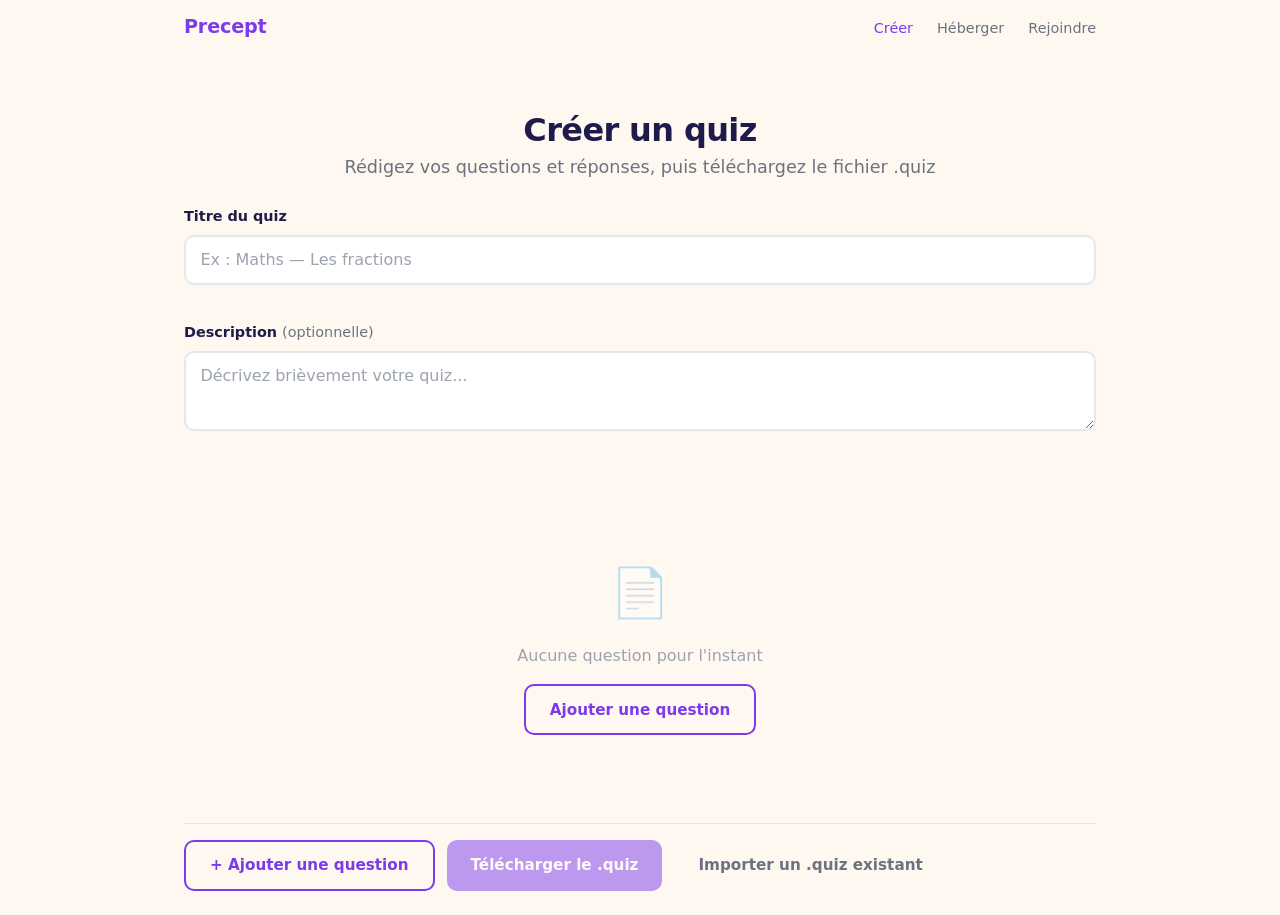
==== create.html @ 22e42c2c "Precept - Quiz P2P initial" ====
<!DOCTYPE html>
<html lang="fr">
<head>
  <meta charset="UTF-8">
  <meta name="viewport" content="width=device-width, initial-scale=1.0">
  <title>Créer un quiz — Precept</title>
  <link rel="stylesheet" href="css/style.css">
  <link rel="icon" href="favicon.svg" type="image/svg+xml">
</head>
<body>
  <nav class="top-nav">
    <a href="index.html" class="brand">Precept</a>
    <ul class="nav-links">
      <li><a href="create.html" style="color:var(--color-primary)">Créer</a></li>
      <li><a href="host.html">Héberger</a></li>
      <li><a href="join.html">Rejoindre</a></li>
    </ul>
  </nav>

  <main class="container">
    <header class="page-header">
      <h1>Créer un quiz</h1>
      <p>Rédigez vos questions et réponses, puis téléchargez le fichier .quiz</p>
    </header>

    <div id="creator-app" class="creator-layout">
      <div class="quiz-meta">
        <div class="form-group">
          <label for="quiz-title">Titre du quiz</label>
          <input type="text" id="quiz-title" class="input" placeholder="Ex : Maths — Les fractions" maxlength="120">
        </div>
        <div class="form-group">
          <label for="quiz-desc">Description <span style="font-weight:400;color:var(--color-text-light)">(optionnelle)</span></label>
          <textarea id="quiz-desc" class="textarea" placeholder="Décrivez brièvement votre quiz..." rows="2" maxlength="300"></textarea>
        </div>
      </div>

      <div id="questions-container">
      </div>

      <div id="empty-questions" class="empty-state">
        <div class="icon">&#128196;</div>
        <p>Aucune question pour l'instant</p>
        <button id="add-first-question" class="btn btn-outline mt-2">Ajouter une question</button>
      </div>

      <div class="creator-actions">
        <button id="add-question-btn" class="btn btn-outline">+ Ajouter une question</button>
        <button id="download-btn" class="btn btn-primary" disabled>Télécharger le .quiz</button>
        <button id="import-btn" class="btn btn-ghost">Importer un .quiz existant</button>
        <input type="file" id="import-file" accept=".quiz,.json" style="display:none">
      </div>
    </div>
  </main>

  <script type="module">
    import { $, $$, el, generateId, show, hide, readFile, readFileAsDataURL, downloadFile } from './js/utils.js';
    import { createEmptyQuiz, createEmptyQuestion, createEmptyAnswer, parseQuizFile, exportQuizFile } from './js/quiz-file.js';

    let quiz = createEmptyQuiz();
    let questionCount = 0;

    const titleInput = $('#quiz-title');
    const descInput = $('#quiz-desc');
    const questionsContainer = $('#questions-container');
    const emptyState = $('#empty-questions');
    const addQuestionBtn = $('#add-question-btn');
    const addFirstBtn = $('#add-first-question');
    const downloadBtn = $('#download-btn');
    const importBtn = $('#import-btn');
    const importFile = $('#import-file');

    function updateUI() {
      const hasQuestions = quiz.questions.length > 0;
      hide(emptyState);
      if (!hasQuestions) { show(emptyState); }
      downloadBtn.disabled = !hasQuestions || !titleInput.value.trim();
    }

    function syncMetaToQuiz() {
      quiz.title = titleInput.value.trim();
      quiz.description = descInput.value.trim();
    }

    titleInput.addEventListener('input', () => { syncMetaToQuiz(); updateUI(); });
    descInput.addEventListener('input', () => syncMetaToQuiz());

    function renderAllQuestions() {
      questionsContainer.innerHTML = '';
      quiz.questions.forEach((q, i) => questionsContainer.appendChild(buildQuestionCard(q, i)));
      updateUI();
    }

    function buildQuestionCard(question, index) {
      const card = el('div', { className: 'card question-card', 'data-qid': question.id });

      const header = el('div', { className: 'question-header' });
      header.appendChild(el('span', { className: 'question-number' }, `Question ${index + 1}`));

      const actions = el('div', { className: 'flex gap-1' });
      const upBtn = el('button', { className: 'btn btn-ghost btn-sm', title: 'Déplacer vers le haut', disabled: index === 0 ? 'true' : null }, '&#8593;');
      const downBtn = el('button', { className: 'btn btn-ghost btn-sm', title: 'Déplacer vers le bas', disabled: index === quiz.questions.length - 1 ? 'true' : null }, '&#8595;');
      const delBtn = el('button', { className: 'btn btn-ghost btn-sm', title: 'Supprimer', style: 'color:var(--color-error)' }, '&#10005;');
      upBtn.addEventListener('click', () => moveQuestion(index, -1));
      downBtn.addEventListener('click', () => moveQuestion(index, 1));
      delBtn.addEventListener('click', () => deleteQuestion(index));
      actions.appendChild(upBtn);
      actions.appendChild(downBtn);
      actions.appendChild(delBtn);
      header.appendChild(actions);
      card.appendChild(header);

      const body = el('div', { className: 'question-body' });

      const textGroup = el('div', { className: 'form-group' });
      textGroup.appendChild(el('label', {}, 'Texte de la question'));
      const textInput = el('textarea', { className: 'textarea' }, question.text);
      textInput.placeholder = 'Écrivez votre question ici...';
      textInput.rows = 2;
      textInput.addEventListener('input', () => {
        question.text = textInput.value;
      });
      textGroup.appendChild(textInput);
      body.appendChild(textGroup);

      const imageSection = el('div', { className: 'image-section' });
      const imgLabel = el('label', {}, 'Image (optionnelle)');
      imgLabel.style.marginBottom = '.25rem';

      const radioGroup = el('div', { className: 'radio-group' });
      const noneRadio = el('label', { className: 'radio-label' });
      noneRadio.appendChild(el('input', { type: 'radio', name: `img-${question.id}`, value: 'none', checked: (!question.imageType || !question.image) ? 'true' : null }));
      noneRadio.appendChild(document.createTextNode('Aucune'));
      const urlRadio = el('label', { className: 'radio-label' });
      urlRadio.appendChild(el('input', { type: 'radio', name: `img-${question.id}`, value: 'url', checked: question.imageType === 'url' ? 'true' : null }));
      urlRadio.appendChild(document.createTextNode('URL'));
      const fileRadio = el('label', { className: 'radio-label' });
      fileRadio.appendChild(el('input', { type: 'radio', name: `img-${question.id}`, value: 'file', checked: question.imageType === 'base64' ? 'true' : null }));
      fileRadio.appendChild(document.createTextNode('Fichier'));
      radioGroup.appendChild(noneRadio);
      radioGroup.appendChild(urlRadio);
      radioGroup.appendChild(fileRadio);

      const imgInputArea = el('div', { className: 'mt-1' });
      const urlInput = el('input', { type: 'text', className: 'input', placeholder: 'https://...' });
      const fileInput = el('input', { type: 'file', className: 'input', accept: 'image/*' });
      fileInput.style.padding = '.4rem';

      const previewDiv = el('div', { className: 'image-preview hidden' });
      const previewImg = el('img', {});
      previewDiv.appendChild(previewImg);
      const removeImgBtn = el('button', { className: 'btn btn-ghost btn-sm mt-1' }, 'Retirer l\'image');
      previewDiv.appendChild(removeImgBtn);

      function showImageControls() {
        const selected = radioGroup.querySelector('input:checked')?.value || 'none';
        imgInputArea.innerHTML = '';
        if (selected === 'url') {
          urlInput.value = question.imageType === 'url' ? (question.image || '') : '';
          imgInputArea.appendChild(urlInput);
        } else if (selected === 'file') {
          imgInputArea.appendChild(fileInput);
        }
        if (question.image && question.imageType === 'base64') {
          show(previewDiv);
          previewImg.src = question.image;
        } else if (question.image && question.imageType === 'url') {
          show(previewDiv);
          previewImg.src = question.image;
        } else {
          hide(previewDiv);
        }
      }

      radioGroup.querySelectorAll('input').forEach(r => {
        r.addEventListener('change', () => {
          question.image = null;
          question.imageType = null;
          showImageControls();
        });
      });

      urlInput.addEventListener('input', () => {
        const val = urlInput.value.trim();
        if (val) {
          question.image = val;
          question.imageType = 'url';
          previewImg.src = val;
          show(previewDiv);
        } else {
          question.image = null;
          question.imageType = null;
          hide(previewDiv);
        }
      });

      fileInput.addEventListener('change', async () => {
        const file = fileInput.files?.[0];
        if (file) {
          try {
            const dataUrl = await readFileAsDataURL(file);
            question.image = dataUrl;
            question.imageType = 'base64';
            previewImg.src = dataUrl;
            show(previewDiv);
          } catch (e) {
            alert('Erreur lors de la lecture du fichier image.');
          }
        }
      });

      removeImgBtn.addEventListener('click', () => {
        question.image = null;
        question.imageType = null;
        hide(previewDiv);
        urlInput.value = '';
        fileInput.value = '';
        noneRadio.querySelector('input').checked = true;
        showImageControls();
      });

      imageSection.appendChild(imgLabel);
      imageSection.appendChild(radioGroup);
      imageSection.appendChild(imgInputArea);
      imageSection.appendChild(previewDiv);
      body.appendChild(imageSection);

      const answersSection = el('div', { className: 'answer-bank' });
      const ansHeader = el('div', { className: 'answer-bank-header' });
      ansHeader.appendChild(el('h4', {}, 'Banque de réponses'));
      const addAnsBtn = el('button', { className: 'btn btn-ghost btn-sm' }, '+ Ajouter une réponse');
      ansHeader.appendChild(addAnsBtn);
      answersSection.appendChild(ansHeader);

      const answersList = el('div', { className: 'answers-list' });

      function renderAnswers() {
        answersList.innerHTML = '';
        question.answers.forEach((a, ai) => {
          const row = el('div', { className: 'answer-row' });
          const textInp = el('input', { type: 'text', className: 'input answer-text', value: a.text, placeholder: `Réponse ${ai + 1}` });
          textInp.addEventListener('input', () => { a.text = textInp.value; });
          row.appendChild(textInp);

          const correctLabel = el('label', { className: 'answer-correct' });
          const cb = el('input', { type: 'checkbox' });
          cb.checked = a.correct;
          cb.addEventListener('change', () => { a.correct = cb.checked; });
          correctLabel.appendChild(cb);
          correctLabel.appendChild(document.createTextNode('Correct'));
          row.appendChild(correctLabel);

          const deleteAnsBtn = el('button', { className: 'btn btn-ghost btn-icon btn-sm', title: 'Supprimer cette réponse' });
          deleteAnsBtn.innerHTML = '&#10005;';
          deleteAnsBtn.style.fontSize = '.75rem';
          deleteAnsBtn.addEventListener('click', () => {
            if (question.answers.length <= 2) {
              alert('Il faut au moins 2 réponses par question.');
              return;
            }
            question.answers.splice(ai, 1);
            if (question.answersToShow > question.answers.length) {
              question.answersToShow = question.answers.length;
              showCountInput.value = question.answersToShow;
            }
            renderAnswers();
            updateShowCount();
          });
          row.appendChild(deleteAnsBtn);

          answersList.appendChild(row);
        });
        updateShowCount();
      }

      addAnsBtn.addEventListener('click', () => {
        question.answers.push(createEmptyAnswer());
        question.answersToShow = Math.min(question.answersToShow + 1, question.answers.length);
        renderAnswers();
      });

      answersSection.appendChild(answersList);

      const showCountRow = el('div', { className: 'form-group mt-2' });
      showCountRow.appendChild(el('label', { htmlFor: `show-count-${question.id}` }, 'Nombre de réponses à afficher pendant le quiz'));
      const showCountInput = el('input', { type: 'number', id: `show-count-${question.id}`, className: 'input', min: '2', value: String(question.answersToShow) });
      showCountInput.style.width = '120px';
      showCountInput.addEventListener('input', () => {
        const val = parseInt(showCountInput.value, 10);
        const valid = question.answers.filter(a => a.text && a.text.trim());
        const max = valid.length || question.answers.length;
        if (!isNaN(val) && val >= 2 && val <= max) {
          question.answersToShow = val;
        }
      });

      function updateShowCount() {
        const valid = question.answers.filter(a => a.text && a.text.trim());
        const max = Math.max(2, valid.length || question.answers.length);
        showCountInput.max = String(max);
        if (question.answersToShow > max) {
          question.answersToShow = max;
        }
        if (question.answersToShow < 2) {
          question.answersToShow = 2;
        }
        showCountInput.value = String(question.answersToShow);
        showCountInput.min = '2';
        showCountInput.max = String(max);
      }

      showCountRow.appendChild(el('span', { className: 'hint' }, `Parmi les ${question.answers.length} réponses de la banque, le site en choisira aléatoirement le nombre indiqué pour chaque participant.`));
      answersSection.appendChild(showCountRow);

      body.appendChild(answersSection);
      card.appendChild(body);

      setTimeout(() => showImageControls(), 0);
      setTimeout(() => renderAnswers(), 0);

      return card;
    }

    function moveQuestion(index, direction) {
      const newIndex = index + direction;
      if (newIndex < 0 || newIndex >= quiz.questions.length) return;
      const [moved] = quiz.questions.splice(index, 1);
      quiz.questions.splice(newIndex, 0, moved);
      renderAllQuestions();
    }

    function deleteQuestion(index) {
      if (!confirm('Supprimer cette question ?')) return;
      quiz.questions.splice(index, 1);
      renderAllQuestions();
    }

    function addQuestion() {
      const q = createEmptyQuestion();
      quiz.questions.push(q);
      questionCount = quiz.questions.length;
      renderAllQuestions();
      const lastCard = $(`.question-card[data-qid="${q.id}"]`);
      if (lastCard) {
        lastCard.classList.add('animate-in');
        lastCard.scrollIntoView({ behavior: 'smooth', block: 'center' });
      }
    }

    addQuestionBtn.addEventListener('click', addQuestion);
    addFirstBtn.addEventListener('click', addQuestion);

    downloadBtn.addEventListener('click', () => {
      syncMetaToQuiz();
      try {
        const content = exportQuizFile(quiz);
        const filename = (quiz.title || 'quiz').replace(/[^a-zA-Z0-9\u00C0-\u017F ]/g, '').trim().replace(/\s+/g, '-').toLowerCase() || 'quiz';
        downloadFile(`${filename}.quiz`, content);
      } catch (e) {
        alert('Erreur : ' + e.message);
      }
    });

    importBtn.addEventListener('click', () => importFile.click());

    importFile.addEventListener('change', async () => {
      const file = importFile.files?.[0];
      if (!file) return;
      try {
        const content = await readFile(file);
        const parsed = parseQuizFile(content);
        quiz = parsed;
        titleInput.value = quiz.title || '';
        descInput.value = quiz.description || '';
        questionCount = quiz.questions.length;
        renderAllQuestions();
      } catch (e) {
        alert('Erreur lors de l\'import : ' + e.message);
      }
      importFile.value = '';
    });

    updateUI();
  </script>
</body>
</html>
---- css/style.css ----
/* ========== VARIABLES ========== */
:root {
  --color-bg: #FFF8F0;
  --color-surface: #FFFFFF;
  --color-primary: #7C3AED;
  --color-primary-hover: #6D28D9;
  --color-primary-light: #EDE9FE;
  --color-success: #10B981;
  --color-success-light: #D1FAE5;
  --color-success-dark: #059669;
  --color-error: #EF4444;
  --color-error-light: #FEE2E2;
  --color-warning: #F59E0B;
  --color-warning-light: #FEF3C7;
  --color-text: #1E1B4B;
  --color-text-light: #6B7280;
  --color-text-lighter: #9CA3AF;
  --color-border: #E5E7EB;
  --color-border-focus: #7C3AED;
  --radius: 16px;
  --radius-sm: 10px;
  --radius-xs: 6px;
  --shadow-sm: 0 1px 3px rgba(0,0,0,0.06), 0 1px 2px rgba(0,0,0,0.04);
  --shadow: 0 4px 24px rgba(0,0,0,0.07);
  --shadow-lg: 0 12px 48px rgba(0,0,0,0.10);
  --transition: 200ms ease;
  --font: system-ui, -apple-system, BlinkMacSystemFont, "Segoe UI", Roboto, "Helvetica Neue", Arial, sans-serif;
  --max-width: 960px;
}

/* ========== RESET ========== */
*,*::before,*::after{box-sizing:border-box;margin:0;padding:0}
html{font-size:16px;-webkit-text-size-adjust:100%}
body{
  font-family:var(--font);
  background:var(--color-bg);
  color:var(--color-text);
  line-height:1.6;
  min-height:100vh;
  -webkit-font-smoothing:antialiased;
}
img{max-width:100%;display:block}
button{cursor:pointer;font:inherit}
input,textarea,select{font:inherit}

/* ========== TYPOGRAPHY ========== */
h1{font-size:2rem;font-weight:800;letter-spacing:-0.02em;line-height:1.2}
h2{font-size:1.5rem;font-weight:700;letter-spacing:-0.01em}
h3{font-size:1.15rem;font-weight:600}
p{color:var(--color-text-light)}

/* ========== LAYOUT ========== */
.container{max-width:var(--max-width);margin:0 auto;padding:1.5rem}
.page-header{text-align:center;padding:2rem 0 1.5rem}
.page-header h1{margin-bottom:.25rem}
.page-header p{font-size:1.1rem}
.page-header .logo{font-size:1rem;font-weight:700;color:var(--color-primary);text-transform:uppercase;letter-spacing:.08em;margin-bottom:.75rem;display:inline-block;text-decoration:none}

/* Nav */
.top-nav{display:flex;justify-content:space-between;align-items:center;padding:.75rem 1.5rem;max-width:var(--max-width);margin:0 auto}
.top-nav .brand{font-weight:800;font-size:1.2rem;color:var(--color-primary);text-decoration:none;letter-spacing:-0.01em}
.top-nav .brand:hover{opacity:.8}
.nav-links{display:flex;gap:1.5rem;list-style:none}
.nav-links a{color:var(--color-text-light);text-decoration:none;font-weight:500;font-size:.9rem;transition:color var(--transition)}
.nav-links a:hover{color:var(--color-primary)}

/* ========== BUTTONS ========== */
.btn{
  display:inline-flex;align-items:center;justify-content:center;gap:.5rem;
  padding:.7rem 1.5rem;border:none;border-radius:var(--radius-sm);
  font-weight:600;font-size:.95rem;text-decoration:none;
  transition:all var(--transition);white-space:nowrap;
  position:relative;overflow:hidden;
}
.btn:active{transform:scale(.97)}
.btn:disabled{opacity:.5;pointer-events:none}
.btn-primary{background:var(--color-primary);color:#fff}
.btn-primary:hover{background:var(--color-primary-hover);transform:translateY(-1px);box-shadow:0 4px 16px rgba(124,58,237,.3)}
.btn-success{background:var(--color-success);color:#fff}
.btn-success:hover{background:var(--color-success-dark);transform:translateY(-1px);box-shadow:0 4px 16px rgba(16,185,129,.3)}
.btn-danger{background:var(--color-error);color:#fff}
.btn-danger:hover{opacity:.9}
.btn-outline{background:transparent;color:var(--color-primary);border:2px solid var(--color-primary)}
.btn-outline:hover{background:var(--color-primary-light)}
.btn-ghost{background:transparent;color:var(--color-text-light)}
.btn-ghost:hover{background:var(--color-border)}
.btn-lg{padding:.9rem 2rem;font-size:1.1rem;border-radius:var(--radius)}
.btn-sm{padding:.45rem 1rem;font-size:.85rem}
.btn-icon{padding:.5rem;border-radius:50%}

/* ========== CARDS ========== */
.card{
  background:var(--color-surface);border-radius:var(--radius);
  padding:1.5rem;box-shadow:var(--shadow-sm);
  border:1px solid var(--color-border);
  transition:box-shadow var(--transition),transform var(--transition);
}
.card:hover{box-shadow:var(--shadow)}
.card-clickable{cursor:pointer}
.card-clickable:hover{transform:translateY(-2px);box-shadow:var(--shadow-lg)}
.card-accent{border-left:4px solid var(--color-primary)}
.card-success{border-left:4px solid var(--color-success)}
.card-error{border-left:4px solid var(--color-error)}

/* ========== FORM ELEMENTS ========== */
.form-group{margin-bottom:1.25rem}
.form-group label{display:block;font-weight:600;font-size:.9rem;margin-bottom:.4rem;color:var(--color-text)}
.form-group .hint{font-size:.8rem;color:var(--color-text-lighter);margin-top:.25rem}

.input,.textarea,.select{
  width:100%;padding:.65rem .9rem;border:2px solid var(--color-border);
  border-radius:var(--radius-sm);background:var(--color-surface);
  color:var(--color-text);transition:border-color var(--transition),box-shadow var(--transition);
  outline:none;
}
.input:focus,.textarea:focus,.select:focus{
  border-color:var(--color-border-focus);
  box-shadow:0 0 0 4px var(--color-primary-light);
}
.input::placeholder,.textarea::placeholder{color:var(--color-text-lighter)}
.textarea{min-height:80px;resize:vertical}

.checkbox-label{display:flex;align-items:center;gap:.5rem;cursor:pointer;font-weight:500}
.checkbox-label input[type="checkbox"]{width:1.1rem;height:1.1rem;accent-color:var(--color-primary);cursor:pointer}

.radio-group{display:flex;gap:1rem;flex-wrap:wrap}
.radio-label{display:flex;align-items:center;gap:.35rem;cursor:pointer;font-size:.9rem;font-weight:500}
.radio-label input[type="radio"]{accent-color:var(--color-primary);cursor:pointer}

/* ========== HOME PAGE ========== */
.home-grid{
  display:grid;grid-template-columns:repeat(auto-fit,minmax(260px,1fr));
  gap:1.5rem;margin-top:2rem;
}
.home-card{
  display:flex;flex-direction:column;align-items:center;text-align:center;
  padding:2.5rem 1.5rem;gap:1rem;
}
.home-card .icon{font-size:3rem;line-height:1}
.home-card h2{font-size:1.3rem}
.home-card p{font-size:.9rem;color:var(--color-text-light);line-height:1.5}

/* ========== QUIZ CREATOR ========== */
.creator-layout{display:flex;flex-direction:column;gap:1.5rem}
.quiz-meta{display:flex;flex-direction:column;gap:1rem}
.question-card{padding:1.5rem}
.question-card .question-header{display:flex;justify-content:space-between;align-items:center;margin-bottom:1rem}
.question-card .question-number{font-weight:700;color:var(--color-primary);font-size:.85rem}
.question-card .question-body{display:flex;flex-direction:column;gap:1rem}

.answer-bank{margin-top:.5rem}
.answer-bank-header{display:flex;justify-content:space-between;align-items:center;margin-bottom:.75rem}
.answer-bank-header h4{font-size:.9rem;color:var(--color-text-light)}
.answer-row{display:flex;align-items:center;gap:.5rem;margin-bottom:.5rem}
.answer-row .answer-text{flex:1}
.answer-row .answer-correct{display:flex;align-items:center;gap:.25rem;white-space:nowrap;font-size:.85rem;cursor:pointer;user-select:none}
.answer-row .answer-correct input{cursor:pointer}
.answer-row .btn-icon{flex-shrink:0}

.image-section{margin-top:.25rem}
.image-section .radio-group{margin-bottom:.75rem}
.image-preview{margin-top:.75rem;border-radius:var(--radius-sm);overflow:hidden;max-width:400px}
.image-preview img{width:100%}

.creator-actions{display:flex;gap:.75rem;flex-wrap:wrap;margin-top:1rem;padding-top:1rem;border-top:1px solid var(--color-border)}

.upload-zone{
  border:2px dashed var(--color-border);
  border-radius:var(--radius);padding:2rem;
  text-align:center;cursor:pointer;
  transition:all var(--transition);
}
.upload-zone:hover,.upload-zone.dragover{border-color:var(--color-primary);background:var(--color-primary-light)}

/* ========== HOST ========== */
.host-flow{display:flex;flex-direction:column;gap:2rem}

.quiz-info{display:flex;align-items:center;gap:1rem;padding:1rem;background:var(--color-primary-light);border-radius:var(--radius-sm)}
.quiz-info .quiz-icon{font-size:2rem}
.quiz-info h3{margin-bottom:.15rem}

.config-grid{display:grid;grid-template-columns:repeat(auto-fit,minmax(200px,1fr));gap:1.25rem}

.room-code-display{
  text-align:center;padding:2rem;
  background:var(--color-primary-light);border-radius:var(--radius);
  margin-bottom:1rem;
}
.room-code-display .code{
  font-size:2.5rem;font-weight:800;letter-spacing:.1em;
  color:var(--color-primary);user-select:all;word-break:break-all;
}
.room-code-display .label{font-size:.85rem;color:var(--color-text-light);margin-bottom:.5rem}

.player-list{display:flex;flex-direction:column;gap:.5rem;margin-top:1rem}
.player-item{
  display:flex;align-items:center;gap:.75rem;padding:.6rem 1rem;
  background:var(--color-surface);border-radius:var(--radius-sm);
  border:1px solid var(--color-border);
}
.player-item .avatar{
  width:32px;height:32px;border-radius:50%;
  background:var(--color-primary-light);color:var(--color-primary);
  display:flex;align-items:center;justify-content:center;
  font-weight:700;font-size:.85rem;flex-shrink:0;
}
.player-item .name{font-weight:600}
.player-count{
  font-size:.9rem;color:var(--color-text-light);margin-top:.5rem;
}

.host-game-view{display:flex;flex-direction:column;gap:1.5rem}
.question-display{text-align:center;padding:1.5rem}
.question-display .q-number{font-size:.85rem;color:var(--color-primary);font-weight:700;margin-bottom:.5rem}
.question-display .q-text{font-size:1.25rem;font-weight:600;line-height:1.5}
.question-display .q-image{margin-top:1rem;border-radius:var(--radius-sm);overflow:hidden;max-width:500px;margin-inline:auto}

.answer-stats{display:grid;grid-template-columns:repeat(auto-fit,minmax(150px,1fr));gap:.75rem;margin-top:1rem}
.answer-stat{
  padding:.75rem;border-radius:var(--radius-sm);text-align:center;
  border:2px solid var(--color-border);transition:all var(--transition);
}
.answer-stat.correct{border-color:var(--color-success);background:var(--color-success-light)}
.answer-stat .stat-bar{height:6px;background:var(--color-border);border-radius:3px;margin-top:.5rem;overflow:hidden}
.answer-stat .stat-fill{height:100%;background:var(--color-primary);border-radius:3px;transition:width 500ms ease}

/* ========== JOIN / PLAY ========== */
.join-form{max-width:440px;margin:0 auto}
.join-form .card{padding:2rem}
.join-form h2{margin-bottom:.25rem}
.join-form p{margin-bottom:1.5rem;font-size:.9rem}

.waiting-view{text-align:center;padding:3rem 1.5rem}
.waiting-view .spinner{
  width:48px;height:48px;border:4px solid var(--color-border);
  border-top-color:var(--color-primary);border-radius:50%;
  animation:spin .8s linear infinite;
  margin:0 auto 1.5rem;
}

.play-view{display:flex;flex-direction:column;gap:1.5rem;max-width:600px;margin:0 auto;width:100%}

.timer-bar-container{height:8px;background:var(--color-border);border-radius:4px;overflow:hidden}
.timer-bar{height:100%;border-radius:4px;transition:width 1s linear,background-color .5s ease}
.timer-bar.safe{background:var(--color-success)}
.timer-bar.warning{background:var(--color-warning)}
.timer-bar.danger{background:var(--color-error)}
.timer-text{text-align:center;font-weight:700;font-size:1.1rem;margin-top:.35rem}
.timer-text.urgent{color:var(--color-error);animation:pulse .5s ease infinite}

.answers-grid{display:grid;grid-template-columns:1fr;gap:.6rem}
.answer-btn{
  padding:.85rem 1rem;border:2px solid var(--color-border);
  border-radius:var(--radius-sm);background:var(--color-surface);
  text-align:left;font-weight:500;transition:all var(--transition);
  cursor:pointer;font-size:.95rem;
}
.answer-btn:hover:not(:disabled){border-color:var(--color-primary);background:var(--color-primary-light)}
.answer-btn:disabled{cursor:default}
.answer-btn.selected{border-color:var(--color-primary);background:var(--color-primary-light)}
.answer-btn.correct{border-color:var(--color-success);background:var(--color-success-light)}
.answer-btn.incorrect{border-color:var(--color-error);background:var(--color-error-light)}
.answer-btn.revealed-correct{border-color:var(--color-success);background:var(--color-success-light)}

.feedback-banner{
  text-align:center;padding:1rem;border-radius:var(--radius-sm);
  font-weight:700;font-size:1.1rem;
}
.feedback-banner.correct{background:var(--color-success-light);color:var(--color-success-dark)}
.feedback-banner.incorrect{background:var(--color-error-light);color:var(--color-error)}

/* ========== SCOREBOARD ========== */
.scoreboard{padding:1rem}
.scoreboard h2{text-align:center;margin-bottom:1rem}
.scoreboard table{width:100%;border-collapse:collapse}
.scoreboard th,.scoreboard td{padding:.7rem .9rem;text-align:left;border-bottom:1px solid var(--color-border)}
.scoreboard th{font-size:.8rem;text-transform:uppercase;letter-spacing:.05em;color:var(--color-text-light);font-weight:600}
.scoreboard .rank{font-weight:800;font-size:1.1rem}
.scoreboard .rank-1{color:#F59E0B}
.scoreboard .rank-2{color:#9CA3AF}
.scoreboard .rank-3{color:#CD853F}
.scoreboard tr:hover td{background:var(--color-primary-light)}

.podium{display:flex;justify-content:center;align-items:flex-end;gap:.75rem;margin:1.5rem 0;min-height:180px}
.podium-item{text-align:center;display:flex;flex-direction:column;align-items:center;gap:.5rem}
.podium-bar{border-radius:var(--radius-sm) var(--radius-sm) 0 0;width:80px;transition:height .5s ease}
.podium-item:nth-child(1) .podium-bar{height:120px;background:linear-gradient(180deg,#F59E0B,#D97706)}
.podium-item:nth-child(2) .podium-bar{height:90px;background:linear-gradient(180deg,#9CA3AF,#6B7280);order:1}
.podium-item:nth-child(3) .podium-bar{height:60px;background:linear-gradient(180deg,#CD853F,#A0522D);order:1}
.podium-item .podium-name{font-weight:700;font-size:.9rem}
.podium-item .podium-score{font-weight:800;color:var(--color-primary)}
.podium-item .podium-rank{font-size:1.5rem}

/* ========== MODAL ========== */
.modal-overlay{
  position:fixed;inset:0;background:rgba(0,0,0,.4);
  display:flex;align-items:center;justify-content:center;
  z-index:100;animation:fadeIn .2s ease;
  padding:1rem;
}
.modal{
  background:var(--color-surface);border-radius:var(--radius);
  padding:2rem;max-width:480px;width:100%;
  box-shadow:var(--shadow-lg);animation:slideUp .25s ease;
}
.modal h3{margin-bottom:.75rem}
.modal p{margin-bottom:1.25rem;font-size:.9rem}

/* ========== UTILITIES ========== */
.text-center{text-align:center}
.text-primary{color:var(--color-primary)}
.text-success{color:var(--color-success)}
.text-error{color:var(--color-error)}
.mt-1{margin-top:.5rem}
.mt-2{margin-top:1rem}
.mt-3{margin-top:1.5rem}
.mb-1{margin-bottom:.5rem}
.mb-2{margin-bottom:1rem}
.gap-1{gap:.5rem}
.gap-2{gap:1rem}
.flex{display:flex}
.flex-col{flex-direction:column}
.items-center{align-items:center}
.justify-center{justify-content:center}
.justify-between{justify-content:space-between}
.flex-wrap{flex-wrap:wrap}
.hidden{display:none!important}

.empty-state{text-align:center;padding:3rem 1.5rem;color:var(--color-text-lighter)}
.empty-state .icon{font-size:3rem;margin-bottom:.75rem;opacity:.5}
.empty-state p{color:var(--color-text-lighter)}

/* ========== ANIMATIONS ========== */
@keyframes spin{to{transform:rotate(360deg)}}
@keyframes fadeIn{from{opacity:0}to{opacity:1}}
@keyframes slideUp{from{opacity:0;transform:translateY(20px)}to{opacity:1;transform:translateY(0)}}
@keyframes pulse{0%,100%{opacity:1}50%{opacity:.5}}
@keyframes bounceIn{0%{transform:scale(.3);opacity:0}50%{transform:scale(1.05)}70%{transform:scale(.9)}100%{transform:scale(1);opacity:1}}
@keyframes slideIn{from{opacity:0;transform:translateX(-10px)}to{opacity:1;transform:translateX(0)}}

.animate-in{animation:slideUp .3s ease}

/* ========== RESPONSIVE ========== */
@media(max-width:640px){
  .container{padding:1rem}
  h1{font-size:1.6rem}
  .home-grid{grid-template-columns:1fr}
  .config-grid{grid-template-columns:1fr}
  .room-code-display .code{font-size:1.8rem}
  .podium-bar{width:60px}
  .podium-item:nth-child(1) .podium-bar{height:90px}
  .podium-item:nth-child(2) .podium-bar{height:70px}
  .podium-item:nth-child(3) .podium-bar{height:50px}
  .question-display .q-text{font-size:1.1rem}
  .top-nav{padding:.5rem 1rem}
  .nav-links{gap:.75rem}
}
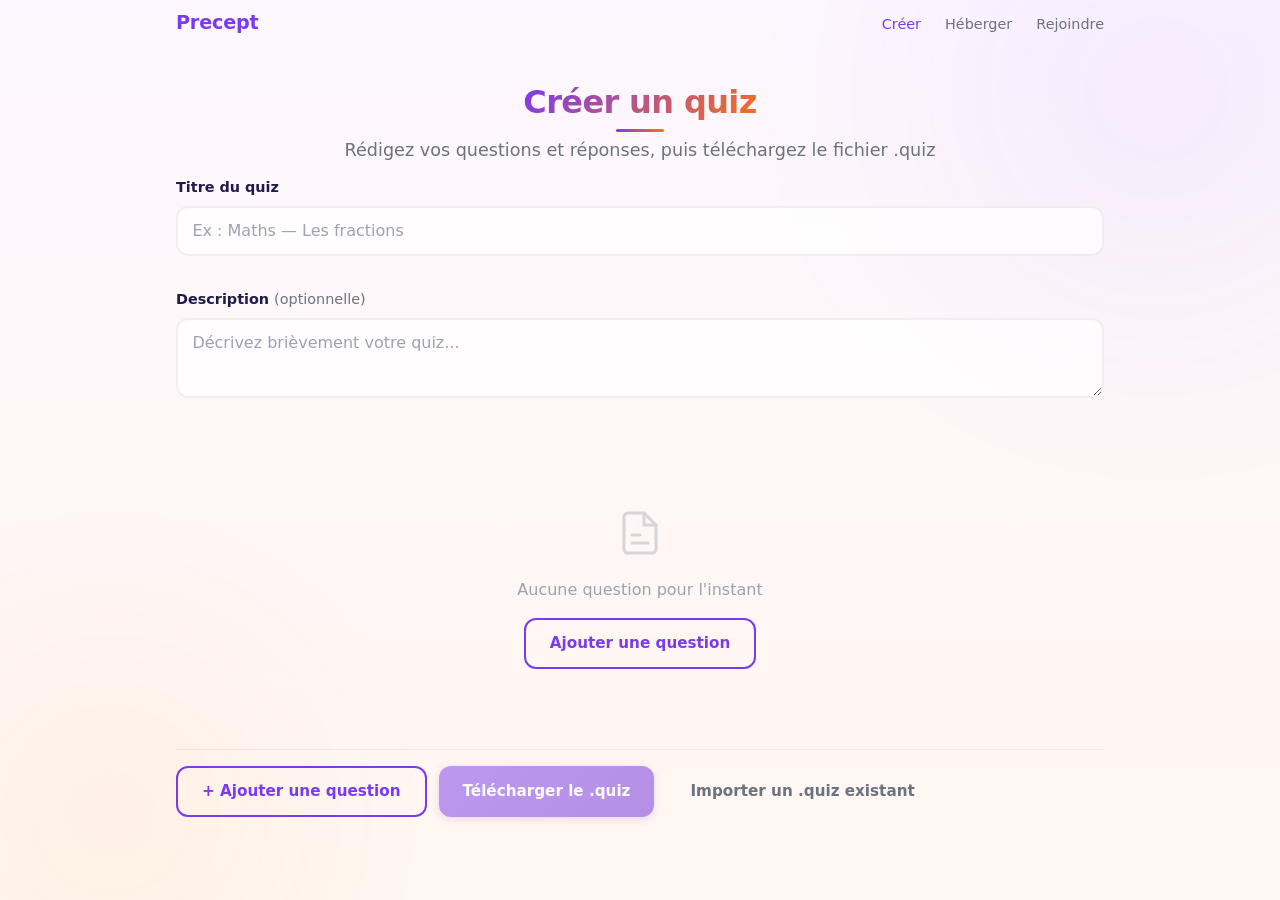
==== commit 13b273e1: "Suppression emojis → SVG inline + motif points, drift, etapes, podium raye" ====
--- a/create.html
+++ b/create.html
@@ -39,7 +39,7 @@
       </div>
 
       <div id="empty-questions" class="empty-state">
-        <div class="icon">&#128196;</div>
+        <div class="icon"><svg viewBox="0 0 24 24" fill="none" stroke="currentColor" stroke-width="1.5" stroke-linecap="round"><path d="M14 2H6a2 2 0 0 0-2 2v16a2 2 0 0 0 2 2h12a2 2 0 0 0 2-2V8Z"/><path d="M14 2v6h6M8 13h4M8 17h8"/></svg></div>
         <p>Aucune question pour l'instant</p>
         <button id="add-first-question" class="btn btn-outline mt-2">Ajouter une question</button>
       </div>
@@ -98,9 +98,12 @@
       header.appendChild(el('span', { className: 'question-number' }, `Question ${index + 1}`));
 
       const actions = el('div', { className: 'flex gap-1' });
-      const upBtn = el('button', { className: 'btn btn-ghost btn-sm', title: 'Déplacer vers le haut', disabled: index === 0 ? 'true' : null }, '&#8593;');
-      const downBtn = el('button', { className: 'btn btn-ghost btn-sm', title: 'Déplacer vers le bas', disabled: index === quiz.questions.length - 1 ? 'true' : null }, '&#8595;');
-      const delBtn = el('button', { className: 'btn btn-ghost btn-sm', title: 'Supprimer', style: 'color:var(--color-error)' }, '&#10005;');
+      const upBtn = el('button', { className: 'btn btn-ghost btn-sm', title: 'Déplacer vers le haut', disabled: index === 0 ? 'true' : null });
+      upBtn.innerHTML = '\u2191';
+      const downBtn = el('button', { className: 'btn btn-ghost btn-sm', title: 'Déplacer vers le bas', disabled: index === quiz.questions.length - 1 ? 'true' : null });
+      downBtn.innerHTML = '\u2193';
+      const delBtn = el('button', { className: 'btn btn-ghost btn-sm', title: 'Supprimer', style: 'color:var(--color-error)' });
+      delBtn.innerHTML = '\u2715';
       upBtn.addEventListener('click', () => moveQuestion(index, -1));
       downBtn.addEventListener('click', () => moveQuestion(index, 1));
       delBtn.addEventListener('click', () => deleteQuestion(index));
--- a/css/style.css
+++ b/css/style.css
@@ -1,10 +1,14 @@
 /* ========== VARIABLES ========== */
 :root {
-  --color-bg: #FFF8F0;
-  --color-surface: #FFFFFF;
+  --color-bg: #FDF7FF;
+  --color-bg-end: #FFF7F0;
+  --color-surface: rgba(255,255,255,0.72);
+  --color-surface-solid: #FFFFFF;
   --color-primary: #7C3AED;
   --color-primary-hover: #6D28D9;
+  --color-primary-glow: rgba(124,58,237,0.35);
   --color-primary-light: #EDE9FE;
+  --color-accent: #F97316;
   --color-success: #10B981;
   --color-success-light: #D1FAE5;
   --color-success-dark: #059669;
@@ -15,15 +19,16 @@
   --color-text: #1E1B4B;
   --color-text-light: #6B7280;
   --color-text-lighter: #9CA3AF;
-  --color-border: #E5E7EB;
+  --color-border: rgba(0,0,0,0.06);
   --color-border-focus: #7C3AED;
-  --radius: 16px;
-  --radius-sm: 10px;
-  --radius-xs: 6px;
-  --shadow-sm: 0 1px 3px rgba(0,0,0,0.06), 0 1px 2px rgba(0,0,0,0.04);
-  --shadow: 0 4px 24px rgba(0,0,0,0.07);
-  --shadow-lg: 0 12px 48px rgba(0,0,0,0.10);
-  --transition: 200ms ease;
+  --radius: 18px;
+  --radius-sm: 12px;
+  --radius-xs: 8px;
+  --shadow-xs: 0 1px 2px rgba(124,58,237,0.04);
+  --shadow-sm: 0 1px 3px rgba(124,58,237,0.05), 0 1px 2px rgba(0,0,0,0.03);
+  --shadow: 0 4px 20px rgba(124,58,237,0.06), 0 1px 4px rgba(0,0,0,0.04);
+  --shadow-lg: 0 12px 40px rgba(124,58,237,0.09), 0 4px 12px rgba(0,0,0,0.05);
+  --transition: 250ms ease-out;
   --font: system-ui, -apple-system, BlinkMacSystemFont, "Segoe UI", Roboto, "Helvetica Neue", Arial, sans-serif;
   --max-width: 960px;
 }
@@ -33,15 +38,36 @@
 html{font-size:16px;-webkit-text-size-adjust:100%}
 body{
   font-family:var(--font);
-  background:var(--color-bg);
+  background:linear-gradient(180deg,var(--color-bg) 0%,var(--color-bg-end) 100%);
   color:var(--color-text);
   line-height:1.6;
   min-height:100vh;
   -webkit-font-smoothing:antialiased;
+  text-wrap:pretty;
+  position:relative;
+  overflow-x:hidden;
 }
 img{max-width:100%;display:block}
 button{cursor:pointer;font:inherit}
 input,textarea,select{font:inherit}
+
+/* ========== BACKGROUND DECOR ========== */
+body::before{
+  content:'';position:fixed;top:-15%;right:-8%;
+  width:450px;height:450px;border-radius:50%;
+  background:var(--color-primary);
+  opacity:0.06;filter:blur(130px);
+  pointer-events:none;z-index:0;
+  animation:drift1 18s ease-in-out infinite;
+}
+body::after{
+  content:'';position:fixed;bottom:-10%;left:-5%;
+  width:350px;height:350px;border-radius:50%;
+  background:var(--color-accent);
+  opacity:0.05;filter:blur(110px);
+  pointer-events:none;z-index:0;
+  animation:drift2 22s ease-in-out infinite;
+}
 
 /* ========== TYPOGRAPHY ========== */
 h1{font-size:2rem;font-weight:800;letter-spacing:-0.02em;line-height:1.2}
@@ -50,14 +76,24 @@
 p{color:var(--color-text-light)}
 
 /* ========== LAYOUT ========== */
-.container{max-width:var(--max-width);margin:0 auto;padding:1.5rem}
-.page-header{text-align:center;padding:2rem 0 1.5rem}
-.page-header h1{margin-bottom:.25rem}
+.container{max-width:var(--max-width);margin:0 auto;padding:1rem;position:relative;z-index:1}
+.page-header{text-align:center;padding:1.25rem 0 .75rem}
+.page-header h1{
+  margin-bottom:.25rem;
+  background:linear-gradient(135deg,var(--color-primary),var(--color-accent));
+  -webkit-background-clip:text;-webkit-text-fill-color:transparent;
+  background-clip:text;position:relative;display:inline-block;
+}
+.page-header h1::after{
+  content:'';display:block;width:48px;height:3px;
+  background:linear-gradient(90deg,var(--color-primary),var(--color-accent));
+  border-radius:2px;margin:.5rem auto 0;
+}
 .page-header p{font-size:1.1rem}
 .page-header .logo{font-size:1rem;font-weight:700;color:var(--color-primary);text-transform:uppercase;letter-spacing:.08em;margin-bottom:.75rem;display:inline-block;text-decoration:none}
 
 /* Nav */
-.top-nav{display:flex;justify-content:space-between;align-items:center;padding:.75rem 1.5rem;max-width:var(--max-width);margin:0 auto}
+.top-nav{display:flex;justify-content:space-between;align-items:center;padding:.5rem 1rem;max-width:var(--max-width);margin:0 auto;position:relative;z-index:1}
 .top-nav .brand{font-weight:800;font-size:1.2rem;color:var(--color-primary);text-decoration:none;letter-spacing:-0.01em}
 .top-nav .brand:hover{opacity:.8}
 .nav-links{display:flex;gap:1.5rem;list-style:none}
@@ -72,18 +108,30 @@
   transition:all var(--transition);white-space:nowrap;
   position:relative;overflow:hidden;
 }
-.btn:active{transform:scale(.97)}
+.btn:active:not(:disabled){transform:scale(.96)}
 .btn:disabled{opacity:.5;pointer-events:none}
-.btn-primary{background:var(--color-primary);color:#fff}
-.btn-primary:hover{background:var(--color-primary-hover);transform:translateY(-1px);box-shadow:0 4px 16px rgba(124,58,237,.3)}
-.btn-success{background:var(--color-success);color:#fff}
-.btn-success:hover{background:var(--color-success-dark);transform:translateY(-1px);box-shadow:0 4px 16px rgba(16,185,129,.3)}
+.btn-primary{
+  background:linear-gradient(135deg,var(--color-primary),var(--color-primary-hover));
+  color:#fff;box-shadow:0 2px 8px var(--color-primary-glow);
+}
+.btn-primary:hover:not(:disabled){
+  transform:translateY(-1px);
+  box-shadow:0 6px 20px var(--color-primary-glow);
+}
+.btn-success{
+  background:linear-gradient(135deg,var(--color-success),var(--color-success-dark));
+  color:#fff;box-shadow:0 2px 8px rgba(16,185,129,.3);
+}
+.btn-success:hover:not(:disabled){
+  transform:translateY(-1px);
+  box-shadow:0 6px 20px rgba(16,185,129,.35);
+}
 .btn-danger{background:var(--color-error);color:#fff}
-.btn-danger:hover{opacity:.9}
+.btn-danger:hover:not(:disabled){opacity:.9;transform:translateY(-1px)}
 .btn-outline{background:transparent;color:var(--color-primary);border:2px solid var(--color-primary)}
-.btn-outline:hover{background:var(--color-primary-light)}
-.btn-ghost{background:transparent;color:var(--color-text-light)}
-.btn-ghost:hover{background:var(--color-border)}
+.btn-outline:hover:not(:disabled){background:var(--color-primary-light)}
+.btn-ghost{background:transparent;color:var(--color-text-light);border-radius:var(--radius-xs)}
+.btn-ghost:hover:not(:disabled){background:var(--color-border)}
 .btn-lg{padding:.9rem 2rem;font-size:1.1rem;border-radius:var(--radius)}
 .btn-sm{padding:.45rem 1rem;font-size:.85rem}
 .btn-icon{padding:.5rem;border-radius:50%}
@@ -91,9 +139,17 @@
 /* ========== CARDS ========== */
 .card{
   background:var(--color-surface);border-radius:var(--radius);
-  padding:1.5rem;box-shadow:var(--shadow-sm);
+  padding:1.25rem;box-shadow:var(--shadow-sm);
   border:1px solid var(--color-border);
+  backdrop-filter:blur(12px);-webkit-backdrop-filter:blur(12px);
   transition:box-shadow var(--transition),transform var(--transition);
+  position:relative;overflow:hidden;
+}
+.card::after{
+  content:'';position:absolute;inset:0;
+  background-image:radial-gradient(circle,var(--color-primary) .4px,transparent .4px);
+  background-size:18px 18px;
+  opacity:.025;border-radius:inherit;pointer-events:none;
 }
 .card:hover{box-shadow:var(--shadow)}
 .card-clickable{cursor:pointer}
@@ -103,19 +159,20 @@
 .card-error{border-left:4px solid var(--color-error)}
 
 /* ========== FORM ELEMENTS ========== */
-.form-group{margin-bottom:1.25rem}
+.form-group{margin-bottom:1rem}
 .form-group label{display:block;font-weight:600;font-size:.9rem;margin-bottom:.4rem;color:var(--color-text)}
 .form-group .hint{font-size:.8rem;color:var(--color-text-lighter);margin-top:.25rem}
 
 .input,.textarea,.select{
   width:100%;padding:.65rem .9rem;border:2px solid var(--color-border);
   border-radius:var(--radius-sm);background:var(--color-surface);
-  color:var(--color-text);transition:border-color var(--transition),box-shadow var(--transition);
+  color:var(--color-text);transition:all var(--transition);
   outline:none;
 }
 .input:focus,.textarea:focus,.select:focus{
   border-color:var(--color-border-focus);
   box-shadow:0 0 0 4px var(--color-primary-light);
+  background:var(--color-surface-solid);
 }
 .input::placeholder,.textarea::placeholder{color:var(--color-text-lighter)}
 .textarea{min-height:80px;resize:vertical}
@@ -134,18 +191,30 @@
 }
 .home-card{
   display:flex;flex-direction:column;align-items:center;text-align:center;
-  padding:2.5rem 1.5rem;gap:1rem;
-}
-.home-card .icon{font-size:3rem;line-height:1}
-.home-card h2{font-size:1.3rem}
+  padding:2rem 1.25rem;gap:.75rem;
+}
+.home-card .icon-circle{
+  width:64px;height:64px;border-radius:50%;
+  display:flex;align-items:center;justify-content:center;
+  margin-bottom:.25rem;flex-shrink:0;
+}
+.home-card .icon-circle svg{width:28px;height:28px}
+.home-card:nth-child(1) .icon-circle{background:#EDE9FE;color:var(--color-primary)}
+.home-card:nth-child(2) .icon-circle{background:#D1FAE5;color:var(--color-success)}
+.home-card:nth-child(3) .icon-circle{background:#FEF3C7;color:var(--color-accent)}
+.home-card h2{font-size:1.2rem}
 .home-card p{font-size:.9rem;color:var(--color-text-light);line-height:1.5}
 
 /* ========== QUIZ CREATOR ========== */
 .creator-layout{display:flex;flex-direction:column;gap:1.5rem}
 .quiz-meta{display:flex;flex-direction:column;gap:1rem}
-.question-card{padding:1.5rem}
-.question-card .question-header{display:flex;justify-content:space-between;align-items:center;margin-bottom:1rem}
-.question-card .question-number{font-weight:700;color:var(--color-primary);font-size:.85rem}
+.question-card{border-left:4px solid var(--color-primary)}
+.question-card .question-header{display:flex;justify-content:space-between;align-items:center;margin-bottom:.75rem}
+.question-card .question-number{
+  font-weight:700;color:var(--color-primary);font-size:.75rem;
+  background:var(--color-primary-light);padding:.25rem .65rem;
+  border-radius:20px;display:inline-block;
+}
 .question-card .question-body{display:flex;flex-direction:column;gap:1rem}
 
 .answer-bank{margin-top:.5rem}
@@ -169,26 +238,38 @@
   border-radius:var(--radius);padding:2rem;
   text-align:center;cursor:pointer;
   transition:all var(--transition);
-}
-.upload-zone:hover,.upload-zone.dragover{border-color:var(--color-primary);background:var(--color-primary-light)}
+  background:var(--color-surface);backdrop-filter:blur(8px);
+  position:relative;
+}
+.upload-zone::before{
+  content:'';position:absolute;inset:-2px;border-radius:inherit;
+  border:2px dashed var(--color-primary);opacity:0;
+  transition:opacity var(--transition);
+  pointer-events:none;
+}
+.upload-zone:hover::before,.upload-zone.dragover::before{opacity:1;animation:dash 1s linear infinite}
+.upload-zone:hover,.upload-zone.dragover{
+  border-color:var(--color-primary);
+  background:var(--color-primary-light);
+}
 
 /* ========== HOST ========== */
 .host-flow{display:flex;flex-direction:column;gap:2rem}
 
-.quiz-info{display:flex;align-items:center;gap:1rem;padding:1rem;background:var(--color-primary-light);border-radius:var(--radius-sm)}
+.quiz-info{
+  display:flex;align-items:center;gap:1rem;padding:1rem;
+  background:linear-gradient(135deg,var(--color-primary-light),#F3E8FF);
+  border-radius:var(--radius-sm);
+}
 .quiz-info .quiz-icon{font-size:2rem}
 .quiz-info h3{margin-bottom:.15rem}
 
 .config-grid{display:grid;grid-template-columns:repeat(auto-fit,minmax(200px,1fr));gap:1.25rem}
 
 .room-code-display{
-  text-align:center;padding:2rem;
-  background:var(--color-primary-light);border-radius:var(--radius);
-  margin-bottom:1rem;
-}
-.room-code-display .code{
-  font-size:2.5rem;font-weight:800;letter-spacing:.1em;
-  color:var(--color-primary);user-select:all;word-break:break-all;
+  text-align:center;padding:1.75rem;
+  background:linear-gradient(135deg,var(--color-primary-light),#DDD6FE);
+  border-radius:var(--radius);margin-bottom:1rem;
 }
 .room-code-display .label{font-size:.85rem;color:var(--color-text-light);margin-bottom:.5rem}
 
@@ -197,40 +278,95 @@
   display:flex;align-items:center;gap:.75rem;padding:.6rem 1rem;
   background:var(--color-surface);border-radius:var(--radius-sm);
   border:1px solid var(--color-border);
+  backdrop-filter:blur(8px);
 }
 .player-item .avatar{
   width:32px;height:32px;border-radius:50%;
-  background:var(--color-primary-light);color:var(--color-primary);
   display:flex;align-items:center;justify-content:center;
   font-weight:700;font-size:.85rem;flex-shrink:0;
 }
+.player-item:nth-child(5n+1) .avatar{background:#EDE9FE;color:var(--color-primary)}
+.player-item:nth-child(5n+2) .avatar{background:#D1FAE5;color:var(--color-success)}
+.player-item:nth-child(5n+3) .avatar{background:#FEF3C7;color:var(--color-accent)}
+.player-item:nth-child(5n+4) .avatar{background:#FEE2E2;color:var(--color-error)}
+.player-item:nth-child(5n+5) .avatar{background:#DBEAFE;color:#2563EB}
 .player-item .name{font-weight:600}
-.player-count{
-  font-size:.9rem;color:var(--color-text-light);margin-top:.5rem;
-}
-
-.host-game-view{display:flex;flex-direction:column;gap:1.5rem}
-.question-display{text-align:center;padding:1.5rem}
-.question-display .q-number{font-size:.85rem;color:var(--color-primary);font-weight:700;margin-bottom:.5rem}
-.question-display .q-text{font-size:1.25rem;font-weight:600;line-height:1.5}
-.question-display .q-image{margin-top:1rem;border-radius:var(--radius-sm);overflow:hidden;max-width:500px;margin-inline:auto}
-
-.answer-stats{display:grid;grid-template-columns:repeat(auto-fit,minmax(150px,1fr));gap:.75rem;margin-top:1rem}
+.player-count{font-size:.9rem;color:var(--color-text-light);margin-top:.5rem}
+
+.host-game-view{display:flex;flex-direction:column;gap:1rem}
+.question-display{text-align:center;padding:1rem}
+.question-display .q-number{
+  font-size:.75rem;color:var(--color-primary);font-weight:700;
+  background:var(--color-primary-light);padding:.2rem .7rem;
+  border-radius:20px;display:inline-block;margin-bottom:.5rem;
+}
+.question-display .q-text{font-size:1.15rem;font-weight:600;line-height:1.4}
+.question-display .q-image{margin-top:.75rem;border-radius:var(--radius-sm);overflow:hidden;max-width:500px;margin-inline:auto}
+
+.answer-stats{display:grid;grid-template-columns:repeat(auto-fit,minmax(140px,1fr));gap:.5rem;margin-top:.75rem}
 .answer-stat{
-  padding:.75rem;border-radius:var(--radius-sm);text-align:center;
+  padding:.6rem;border-radius:var(--radius-sm);text-align:center;
   border:2px solid var(--color-border);transition:all var(--transition);
+  background:var(--color-surface);
 }
 .answer-stat.correct{border-color:var(--color-success);background:var(--color-success-light)}
 .answer-stat .stat-bar{height:6px;background:var(--color-border);border-radius:3px;margin-top:.5rem;overflow:hidden}
-.answer-stat .stat-fill{height:100%;background:var(--color-primary);border-radius:3px;transition:width 500ms ease}
+.answer-stat .stat-fill{
+  height:100%;border-radius:3px;
+  background:linear-gradient(90deg,var(--color-primary),#A78BFA);
+  transition:width 600ms ease-out;
+}
 
 /* ========== JOIN / PLAY ========== */
-.join-form{max-width:440px;margin:0 auto}
-.join-form .card{padding:2rem}
+.join-form{max-width:400px;margin:0 auto}
+.join-form .card{padding:1.5rem}
 .join-form h2{margin-bottom:.25rem}
 .join-form p{margin-bottom:1.5rem;font-size:.9rem}
 
-.waiting-view{text-align:center;padding:3rem 1.5rem}
+.step-badge{
+  display:inline-flex;align-items:center;justify-content:center;
+  width:28px;height:28px;border-radius:50%;
+  background:linear-gradient(135deg,var(--color-primary),var(--color-primary-hover));
+  color:#fff;font-size:.8rem;font-weight:800;
+  box-shadow:0 2px 8px var(--color-primary-glow);
+}
+
+.code-input-group{display:flex;gap:.5rem;justify-content:center;margin-bottom:1.5rem}
+.code-input{
+  width:52px;height:60px;text-align:center;
+  font-size:1.5rem;font-weight:700;font-family:var(--font);
+  text-transform:uppercase;
+  border:2px solid var(--color-border);
+  border-radius:var(--radius-sm);
+  background:var(--color-surface);
+  color:var(--color-text);
+  outline:none;caret-color:var(--color-primary);
+  transition:all var(--transition);
+}
+.code-input:focus{
+  border-color:var(--color-primary);
+  box-shadow:0 0 0 4px var(--color-primary-light);
+  transform:translateY(-2px);
+}
+.code-input.filled{
+  border-color:var(--color-primary);
+  background:var(--color-primary-light);
+}
+.code-input.error{
+  border-color:var(--color-error);
+  animation:shake .4s ease;
+}
+.code-display{display:flex;gap:.5rem;justify-content:center}
+.code-char{
+  width:48px;height:56px;display:flex;align-items:center;justify-content:center;
+  font-size:1.4rem;font-weight:800;font-family:var(--font);
+  background:var(--color-surface-solid);color:var(--color-primary);
+  border:2px solid var(--color-primary);border-radius:var(--radius-sm);
+  box-shadow:0 2px 8px var(--color-primary-glow);
+  user-select:all;
+}
+
+.waiting-view{text-align:center;padding:2rem 1rem}
 .waiting-view .spinner{
   width:48px;height:48px;border:4px solid var(--color-border);
   border-top-color:var(--color-primary);border-radius:50%;
@@ -238,39 +374,60 @@
   margin:0 auto 1.5rem;
 }
 
-.play-view{display:flex;flex-direction:column;gap:1.5rem;max-width:600px;margin:0 auto;width:100%}
-
-.timer-bar-container{height:8px;background:var(--color-border);border-radius:4px;overflow:hidden}
-.timer-bar{height:100%;border-radius:4px;transition:width 1s linear,background-color .5s ease}
-.timer-bar.safe{background:var(--color-success)}
-.timer-bar.warning{background:var(--color-warning)}
-.timer-bar.danger{background:var(--color-error)}
-.timer-text{text-align:center;font-weight:700;font-size:1.1rem;margin-top:.35rem}
+.play-view{display:flex;flex-direction:column;gap:1rem;max-width:560px;margin:0 auto;width:100%}
+
+.timer-bar-container{height:6px;background:var(--color-border);border-radius:3px;overflow:hidden}
+.timer-bar{height:100%;border-radius:3px;transition:width 1s linear,background .5s ease}
+.timer-bar.safe{background:linear-gradient(90deg,var(--color-success),#34D399)}
+.timer-bar.warning{background:linear-gradient(90deg,var(--color-warning),#FBBF24)}
+.timer-bar.danger{background:linear-gradient(90deg,var(--color-error),#F87171);animation:pulse .6s ease infinite}
+.timer-text{text-align:center;font-weight:700;font-size:1rem;margin-top:.2rem}
 .timer-text.urgent{color:var(--color-error);animation:pulse .5s ease infinite}
 
-.answers-grid{display:grid;grid-template-columns:1fr;gap:.6rem}
+.answers-grid{display:grid;grid-template-columns:repeat(auto-fit,minmax(180px,1fr));gap:.4rem}
 .answer-btn{
-  padding:.85rem 1rem;border:2px solid var(--color-border);
-  border-radius:var(--radius-sm);background:var(--color-surface);
+  padding:.65rem .85rem;border:2px solid var(--color-border);
+  border-radius:var(--radius-sm);
+  background:linear-gradient(180deg,var(--color-surface),var(--color-surface-solid));
   text-align:left;font-weight:500;transition:all var(--transition);
-  cursor:pointer;font-size:.95rem;
-}
-.answer-btn:hover:not(:disabled){border-color:var(--color-primary);background:var(--color-primary-light)}
-.answer-btn:disabled{cursor:default}
-.answer-btn.selected{border-color:var(--color-primary);background:var(--color-primary-light)}
-.answer-btn.correct{border-color:var(--color-success);background:var(--color-success-light)}
-.answer-btn.incorrect{border-color:var(--color-error);background:var(--color-error-light)}
-.answer-btn.revealed-correct{border-color:var(--color-success);background:var(--color-success-light)}
+  cursor:pointer;font-size:.9rem;
+}
+.answer-btn:hover:not(:disabled){
+  border-color:var(--color-primary);
+  background:var(--color-primary-light);
+  transform:translateY(-1px);
+}
+.answer-btn:disabled{cursor:default;opacity:.85}
+.answer-btn.selected{
+  border-color:var(--color-primary);
+  background:var(--color-primary-light);
+  box-shadow:0 0 0 3px var(--color-primary-glow);
+  transform:scale(1.02);
+}
+.answer-btn.correct{
+  border-color:var(--color-success);
+  background:var(--color-success-light);
+  animation:bounceIn .35s ease;
+}
+.answer-btn.incorrect{
+  border-color:var(--color-error);
+  background:var(--color-error-light);
+  animation:shake .4s ease;
+}
+.answer-btn.revealed-correct{
+  border-color:var(--color-success);
+  background:var(--color-success-light);
+}
 
 .feedback-banner{
-  text-align:center;padding:1rem;border-radius:var(--radius-sm);
-  font-weight:700;font-size:1.1rem;
+  text-align:center;padding:.6rem .75rem;border-radius:var(--radius-sm);
+  font-weight:700;font-size:1rem;animation:slideUp .3s ease;
 }
 .feedback-banner.correct{background:var(--color-success-light);color:var(--color-success-dark)}
 .feedback-banner.incorrect{background:var(--color-error-light);color:var(--color-error)}
 
 /* ========== SCOREBOARD ========== */
-.scoreboard{padding:1rem}
+.scoreboard{padding:.5rem}
 .scoreboard h2{text-align:center;margin-bottom:1rem}
 .scoreboard table{width:100%;border-collapse:collapse}
 .scoreboard th,.scoreboard td{padding:.7rem .9rem;text-align:left;border-bottom:1px solid var(--color-border)}
@@ -281,32 +438,36 @@
 .scoreboard .rank-3{color:#CD853F}
 .scoreboard tr:hover td{background:var(--color-primary-light)}
 
-.podium{display:flex;justify-content:center;align-items:flex-end;gap:.75rem;margin:1.5rem 0;min-height:180px}
-.podium-item{text-align:center;display:flex;flex-direction:column;align-items:center;gap:.5rem}
-.podium-bar{border-radius:var(--radius-sm) var(--radius-sm) 0 0;width:80px;transition:height .5s ease}
-.podium-item:nth-child(1) .podium-bar{height:120px;background:linear-gradient(180deg,#F59E0B,#D97706)}
-.podium-item:nth-child(2) .podium-bar{height:90px;background:linear-gradient(180deg,#9CA3AF,#6B7280);order:1}
-.podium-item:nth-child(3) .podium-bar{height:60px;background:linear-gradient(180deg,#CD853F,#A0522D);order:1}
+.podium{display:flex;justify-content:center;align-items:flex-end;gap:.75rem;margin:1.5rem 0;min-height:160px}
+.podium-item{text-align:center;display:flex;flex-direction:column;align-items:center;gap:.4rem}
+.podium-bar{border-radius:var(--radius-sm) var(--radius-sm) 0 0;width:80px;transition:height .5s ease;position:relative}
+.podium-bar::after{
+  content:'';position:absolute;inset:0;
+  background:repeating-linear-gradient(180deg,transparent,transparent 6px,rgba(255,255,255,.15) 6px,rgba(255,255,255,.15) 8px);
+  border-radius:inherit;
+}
+.podium-item:nth-child(1) .podium-bar{height:110px;background:linear-gradient(180deg,#FBBF24,#D97706)}
+.podium-item:nth-child(2) .podium-bar{height:80px;background:linear-gradient(180deg,#D1D5DB,#9CA3AF)}
+.podium-item:nth-child(3) .podium-bar{height:55px;background:linear-gradient(180deg,#F59E0B,#B45309)}
 .podium-item .podium-name{font-weight:700;font-size:.9rem}
 .podium-item .podium-score{font-weight:800;color:var(--color-primary)}
 .podium-item .podium-rank{font-size:1.5rem}
 
 /* ========== MODAL ========== */
 .modal-overlay{
-  position:fixed;inset:0;background:rgba(0,0,0,.4);
+  position:fixed;inset:0;background:rgba(0,0,0,.4);backdrop-filter:blur(4px);
   display:flex;align-items:center;justify-content:center;
   z-index:100;animation:fadeIn .2s ease;
   padding:1rem;
 }
 .modal{
-  background:var(--color-surface);border-radius:var(--radius);
+  background:var(--color-surface-solid);border-radius:var(--radius);
   padding:2rem;max-width:480px;width:100%;
-  box-shadow:var(--shadow-lg);animation:slideUp .25s ease;
-}
-.modal h3{margin-bottom:.75rem}
-.modal p{margin-bottom:1.25rem;font-size:.9rem}
+  box-shadow:var(--shadow-lg);animation:slideUp .3s ease;
+}
 
 /* ========== UTILITIES ========== */
+.game-active .page-header{display:none}
 .text-center{text-align:center}
 .text-primary{color:var(--color-primary)}
 .text-success{color:var(--color-success)}
@@ -326,32 +487,55 @@
 .flex-wrap{flex-wrap:wrap}
 .hidden{display:none!important}
 
-.empty-state{text-align:center;padding:3rem 1.5rem;color:var(--color-text-lighter)}
-.empty-state .icon{font-size:3rem;margin-bottom:.75rem;opacity:.5}
+.empty-state{text-align:center;padding:2.5rem 1.5rem;color:var(--color-text-lighter)}
+.empty-state .icon{margin-bottom:.75rem;opacity:.4}
+.empty-state .icon svg{width:48px;height:48px}
 .empty-state p{color:var(--color-text-lighter)}
 
 /* ========== ANIMATIONS ========== */
 @keyframes spin{to{transform:rotate(360deg)}}
 @keyframes fadeIn{from{opacity:0}to{opacity:1}}
-@keyframes slideUp{from{opacity:0;transform:translateY(20px)}to{opacity:1;transform:translateY(0)}}
-@keyframes pulse{0%,100%{opacity:1}50%{opacity:.5}}
-@keyframes bounceIn{0%{transform:scale(.3);opacity:0}50%{transform:scale(1.05)}70%{transform:scale(.9)}100%{transform:scale(1);opacity:1}}
-@keyframes slideIn{from{opacity:0;transform:translateX(-10px)}to{opacity:1;transform:translateX(0)}}
-
-.animate-in{animation:slideUp .3s ease}
+@keyframes slideUp{from{opacity:0;transform:translateY(16px)}to{opacity:1;transform:translateY(0)}}
+@keyframes slideDown{from{opacity:0;transform:translateY(-12px)}to{opacity:1;transform:translateY(0)}}
+@keyframes pulse{0%,100%{opacity:1}50%{opacity:.4}}
+@keyframes bounceIn{0%{transform:scale(.85);opacity:0}50%{transform:scale(1.04)}80%{transform:scale(.96)}100%{transform:scale(1);opacity:1}}
+@keyframes shake{0%,100%{transform:translateX(0)}20%,60%{transform:translateX(-5px)}40%,80%{transform:translateX(5px)}}
+@keyframes popIn{0%{transform:scale(.6);opacity:0}60%{transform:scale(1.08)}100%{transform:scale(1);opacity:1}}
+@keyframes drift1{0%,100%{transform:translate(0,0) rotate(0deg)}33%{transform:translate(40px,-25px) rotate(15deg)}66%{transform:translate(-20px,15px) rotate(-10deg)}}
+@keyframes drift2{0%,100%{transform:translate(0,0) rotate(0deg)}33%{transform:translate(-30px,20px) rotate(-12deg)}66%{transform:translate(25px,-15px) rotate(8deg)}}
+@keyframes dash{to{stroke-dashoffset:-20}}
+
+.animate-in{animation:slideUp .35s ease}
+.stagger-1{animation:slideUp .35s ease .05s both}
+.stagger-2{animation:slideUp .35s ease .12s both}
+.stagger-3{animation:slideUp .35s ease .19s both}
 
 /* ========== RESPONSIVE ========== */
 @media(max-width:640px){
-  .container{padding:1rem}
-  h1{font-size:1.6rem}
+  .container{padding:.65rem}
+  h1{font-size:1.4rem}
+  .page-header{padding:.75rem 0 .5rem}
   .home-grid{grid-template-columns:1fr}
+  .home-card{padding:1.5rem 1rem}
+  .home-card .icon-circle{width:52px;height:52px}
+  .home-card .icon-circle svg{width:24px;height:24px}
   .config-grid{grid-template-columns:1fr}
-  .room-code-display .code{font-size:1.8rem}
-  .podium-bar{width:60px}
-  .podium-item:nth-child(1) .podium-bar{height:90px}
-  .podium-item:nth-child(2) .podium-bar{height:70px}
-  .podium-item:nth-child(3) .podium-bar{height:50px}
-  .question-display .q-text{font-size:1.1rem}
-  .top-nav{padding:.5rem 1rem}
-  .nav-links{gap:.75rem}
-}
+  .code-char{font-size:1.1rem;width:36px;height:44px}
+  .code-input{width:42px;height:48px;font-size:1.2rem}
+  .podium-bar{width:56px}
+  .podium-item:nth-child(1) .podium-bar{height:80px}
+  .podium-item:nth-child(2) .podium-bar{height:60px}
+  .podium-item:nth-child(3) .podium-bar{height:40px}
+  .question-display .q-text{font-size:1rem}
+  .question-display{padding:.75rem}
+  .card{padding:1rem}
+  .answer-btn{padding:.55rem .75rem;font-size:.85rem}
+  .answers-grid{gap:.35rem}
+  .top-nav{padding:.4rem .75rem}
+  .nav-links{gap:.6rem}
+  .play-view{gap:.75rem}
+  .scoreboard th,.scoreboard td{padding:.5rem .6rem}
+  .join-form .card{padding:1.25rem}
+  .room-code-display{padding:1.25rem}
+  .podium{min-height:130px}
+}
